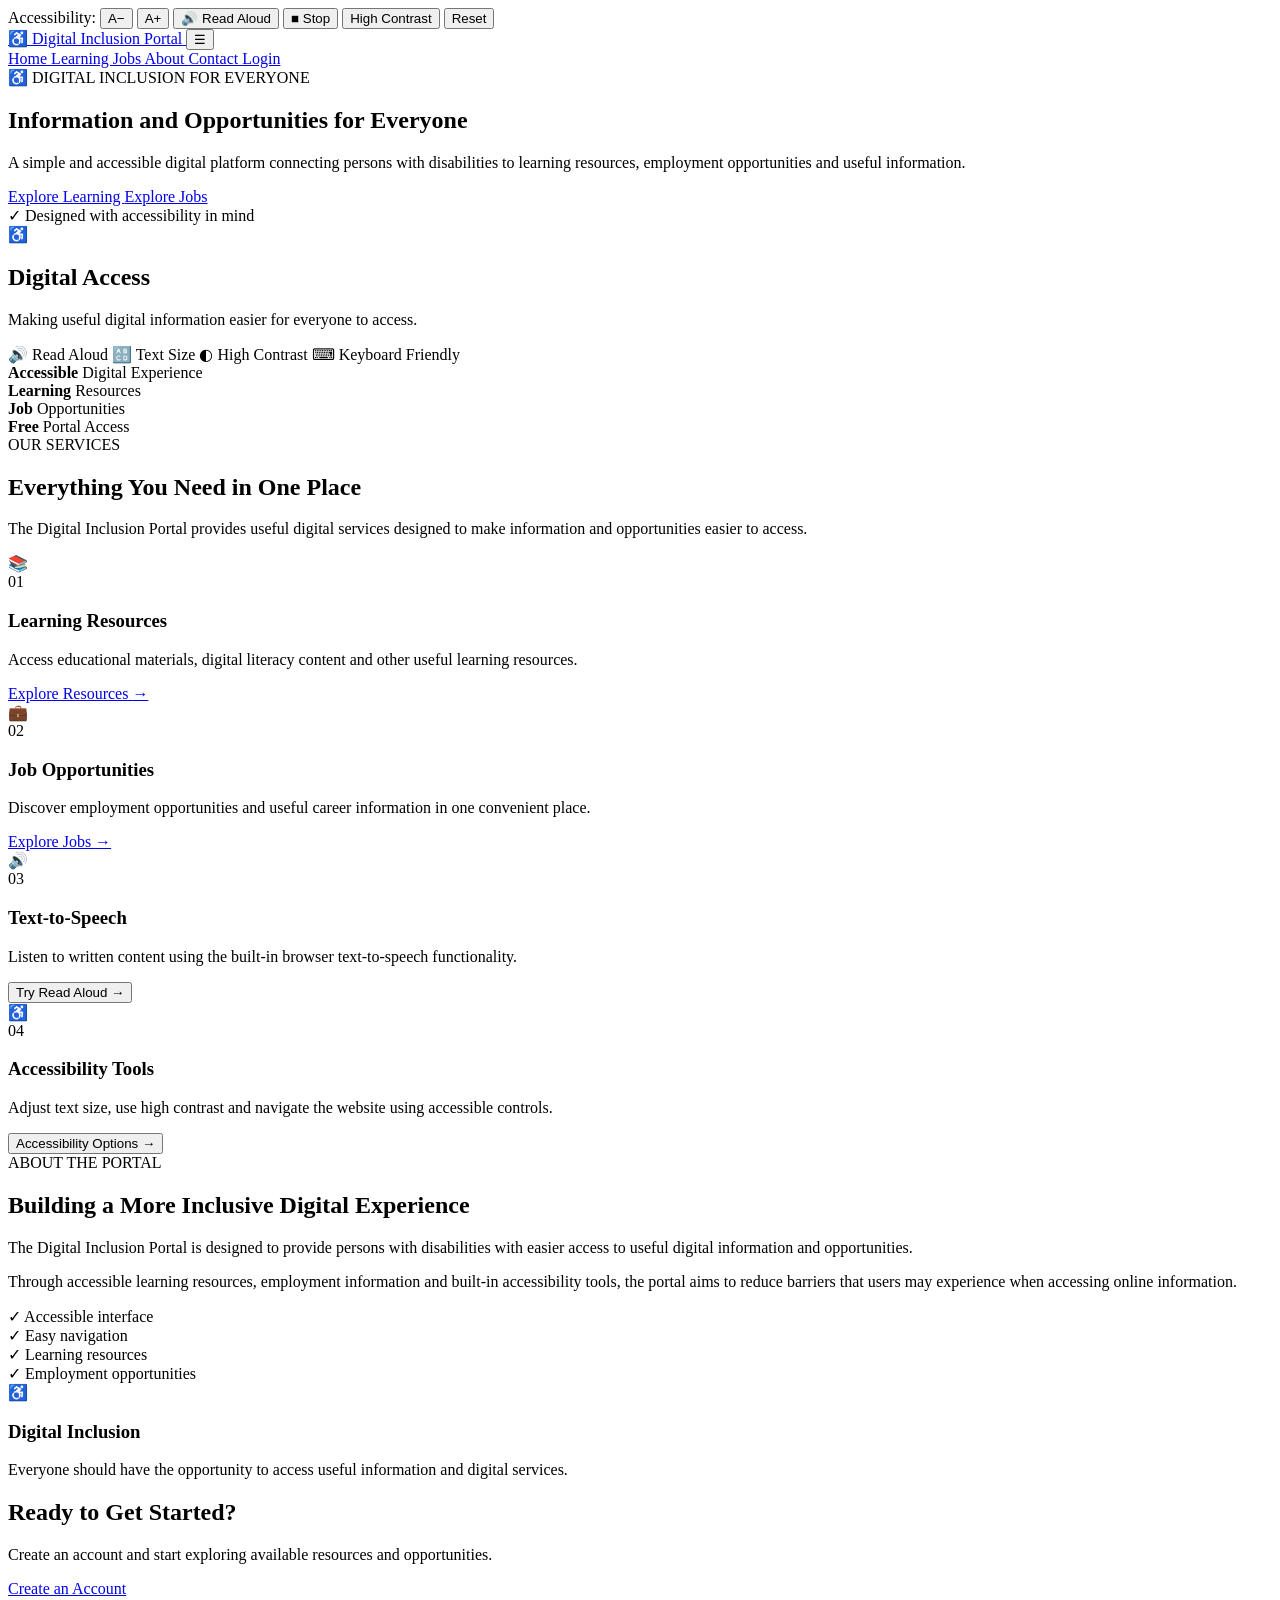
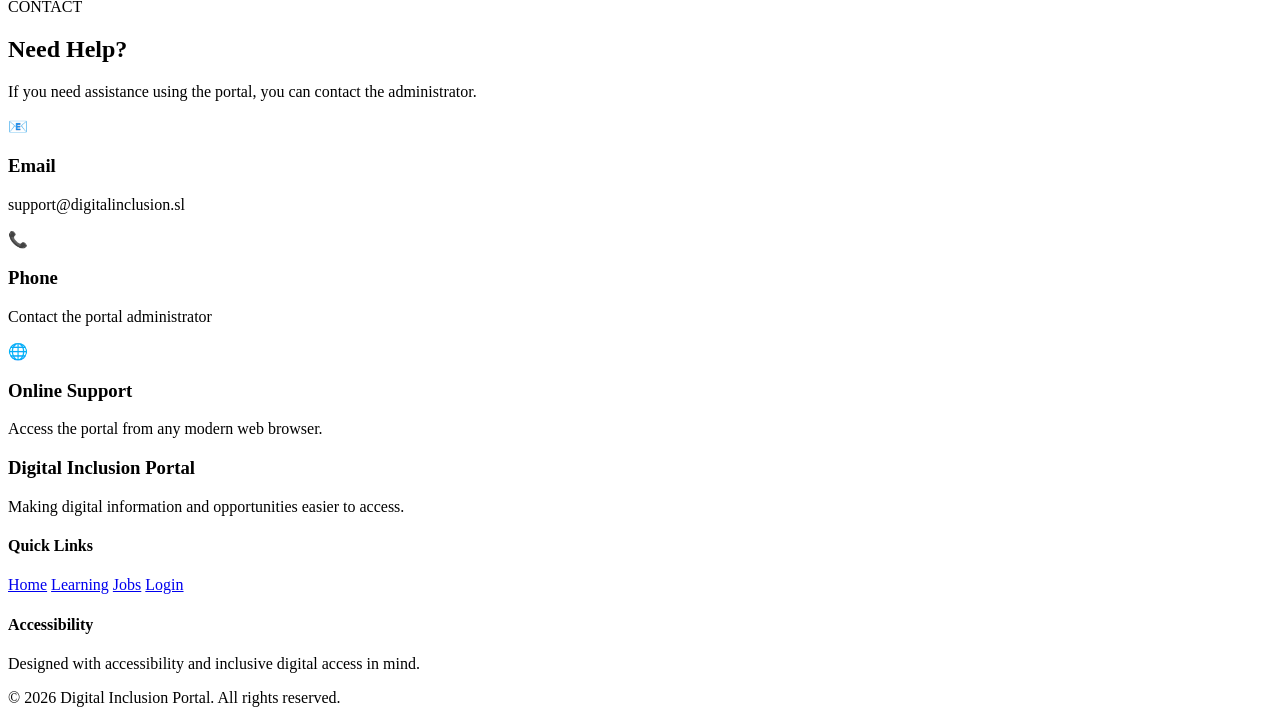
==== index.html @ b3f415a0 "first commit" ====
<!DOCTYPE html>
<html lang="en">

<head>
    <meta charset="UTF-8">

    <meta name="viewport" content="width=device-width, initial-scale=1.0">

    <meta name="description"
        content="Digital Inclusion Portal providing accessible learning resources, job opportunities and digital information.">

    <title>Digital Inclusion Portal</title>

    <link rel="stylesheet" href="css/style.css">
    <link rel="stylesheet" href="css/accessibility.css">
</head>

<body>

    <!-- Accessibility Toolbar -->
    <div class="accessibility-bar">

        <div class="accessibility-container">

            <span class="accessibility-title">
                Accessibility:
            </span>

            <button type="button" id="decreaseFont" aria-label="Decrease text size">
                A−
            </button>

            <button type="button" id="increaseFont" aria-label="Increase text size">
                A+
            </button>

            <button type="button" id="readAloud" aria-label="Read page aloud">
                🔊 Read Aloud
            </button>

            <button type="button" id="stopReading" aria-label="Stop reading">
                ■ Stop
            </button>

            <button type="button" id="highContrast" aria-label="Enable high contrast mode">
                High Contrast
            </button>

            <button type="button" id="resetAccessibility">
                Reset
            </button>

        </div>

    </div>


    <!-- Navigation -->
    <header class="main-header">

        <nav class="navbar" aria-label="Main navigation">

            <a href="index.html" class="logo" aria-label="Digital Inclusion Portal Home">
                <span class="logo-icon">♿</span>
                <span>Digital Inclusion Portal</span>
            </a>


            <button class="menu-toggle" id="menuToggle" type="button" aria-label="Open navigation menu"
                aria-expanded="false" aria-controls="navLinks">
                ☰
            </button>


            <div class="nav-links" id="navLinks">

                <a href="index.html" class="active">
                    Home
                </a>

                <a href="resources.html">
                    Learning
                </a>

                <a href="jobs.html">
                    Jobs
                </a>

                <a href="#about">
                    About
                </a>

                <a href="#contact">
                    Contact
                </a>

                <a href="login.html" class="login-btn">
                    Login
                </a>

            </div>

        </nav>

    </header>


    <!-- Hero Section -->
    <main>

        <section class="hero">

            <div class="hero-content">

                <div class="hero-text">

                    <span class="hero-label">
                        ♿ DIGITAL INCLUSION FOR EVERYONE
                    </span>


                    <h1>
                        Information and
                        <span>Opportunities for Everyone</span>
                    </h1>


                    <p>
                        A simple and accessible digital platform connecting
                        persons with disabilities to learning resources,
                        employment opportunities and useful information.
                    </p>


                    <div class="hero-buttons">

                        <a href="resources.html" class="btn primary-btn">
                            Explore Learning
                        </a>


                        <a href="jobs.html" class="btn secondary-btn">
                            Explore Jobs
                        </a>

                    </div>


                    <div class="hero-accessibility-note">

                        <span>✓</span>

                        Designed with accessibility in mind

                    </div>

                </div>


                <div class="hero-visual">

                    <div class="accessibility-card">

                        <div class="accessibility-card-icon">
                            ♿
                        </div>

                        <h2>
                            Digital Access
                        </h2>

                        <p>
                            Making useful digital information easier
                            for everyone to access.
                        </p>


                        <div class="accessibility-features">

                            <span>🔊 Read Aloud</span>

                            <span>🔠 Text Size</span>

                            <span>◐ High Contrast</span>

                            <span>⌨ Keyboard Friendly</span>

                        </div>

                    </div>

                </div>

            </div>

        </section>

        <section class="stats">

            <div class="stats-container">

                <div class="stat-item">

                    <strong>Accessible</strong>

                    <span>Digital Experience</span>

                </div>


                <div class="stat-item">

                    <strong>Learning</strong>

                    <span>Resources</span>

                </div>


                <div class="stat-item">

                    <strong>Job</strong>

                    <span>Opportunities</span>

                </div>


                <div class="stat-item">

                    <strong>Free</strong>

                    <span>Portal Access</span>

                </div>

            </div>

        </section>


        <!-- Features -->
        <section class="features">

            <div class="section-heading">

                <span>
                    OUR SERVICES
                </span>

                <h2>
                    Everything You Need in One Place
                </h2>

                <p>
                    The Digital Inclusion Portal provides useful
                    digital services designed to make information
                    and opportunities easier to access.
                </p>

            </div>


            <div class="feature-grid">


                <article class="feature-card">

                    <div class="feature-icon">
                        📚
                    </div>

                    <span class="card-number">
                        01
                    </span>

                    <h3>
                        Learning Resources
                    </h3>

                    <p>
                        Access educational materials, digital literacy
                        content and other useful learning resources.
                    </p>

                    <a href="resources.html">
                        Explore Resources
                        <span>→</span>
                    </a>

                </article>


                <article class="feature-card">

                    <div class="feature-icon">
                        💼
                    </div>

                    <span class="card-number">
                        02
                    </span>

                    <h3>
                        Job Opportunities
                    </h3>

                    <p>
                        Discover employment opportunities and useful
                        career information in one convenient place.
                    </p>

                    <a href="jobs.html">
                        Explore Jobs
                        <span>→</span>
                    </a>

                </article>


                <article class="feature-card">

                    <div class="feature-icon">
                        🔊
                    </div>

                    <span class="card-number">
                        03
                    </span>

                    <h3>
                        Text-to-Speech
                    </h3>

                    <p>
                        Listen to written content using the built-in
                        browser text-to-speech functionality.
                    </p>

                    <button type="button" id="featureReadAloud">
                        Try Read Aloud
                        <span>→</span>
                    </button>

                </article>


                <article class="feature-card">

                    <div class="feature-icon">
                        ♿
                    </div>

                    <span class="card-number">
                        04
                    </span>

                    <h3>
                        Accessibility Tools
                    </h3>

                    <p>
                        Adjust text size, use high contrast and navigate
                        the website using accessible controls.
                    </p>

                    <button type="button" id="featureAccessibility">
                        Accessibility Options
                        <span>→</span>
                    </button>

                </article>


            </div>

        </section>

        <section class="about-section" id="about">

            <div class="about-container">

                <div class="about-content">

                    <span class="section-label">
                        ABOUT THE PORTAL
                    </span>

                    <h2>
                        Building a More Inclusive Digital Experience
                    </h2>

                    <p>
                        The Digital Inclusion Portal is designed to
                        provide persons with disabilities with easier
                        access to useful digital information and
                        opportunities.
                    </p>

                    <p>
                        Through accessible learning resources,
                        employment information and built-in accessibility
                        tools, the portal aims to reduce barriers that
                        users may experience when accessing online
                        information.
                    </p>


                    <div class="about-points">

                        <div>
                            <span>✓</span>
                            Accessible interface
                        </div>

                        <div>
                            <span>✓</span>
                            Easy navigation
                        </div>

                        <div>
                            <span>✓</span>
                            Learning resources
                        </div>

                        <div>
                            <span>✓</span>
                            Employment opportunities
                        </div>

                    </div>

                </div>


                <div class="about-panel">

                    <div class="about-panel-icon">
                        ♿
                    </div>

                    <h3>
                        Digital Inclusion
                    </h3>

                    <p>
                        Everyone should have the opportunity to access
                        useful information and digital services.
                    </p>

                </div>

            </div>

        </section>


        <!-- Call To Action -->
        <section class="cta">

            <div class="cta-content">

                <h2>
                    Ready to Get Started?
                </h2>

                <p>
                    Create an account and start exploring
                    available resources and opportunities.
                </p>

                <a href="register.html" class="btn primary-btn">
                    Create an Account
                </a>

            </div>

        </section>

        <section class="contact-section" id="contact">

    <div class="section-heading">

        <span>
            CONTACT
        </span>

        <h2>
            Need Help?
        </h2>

        <p>
            If you need assistance using the portal,
            you can contact the administrator.
        </p>

    </div>


    <div class="contact-grid">

        <div class="contact-card">

            <div>
                📧
            </div>

            <h3>
                Email
            </h3>

            <p>
                support@digitalinclusion.sl
            </p>

        </div>


        <div class="contact-card">

            <div>
                📞
            </div>

            <h3>
                Phone
            </h3>

            <p>
                Contact the portal administrator
            </p>

        </div>


        <div class="contact-card">

            <div>
                🌐
            </div>

            <h3>
                Online Support
            </h3>

            <p>
                Access the portal from any modern web browser.
            </p>

        </div>

    </div>

</section>

    </main>


    <!-- Footer -->
    <footer class="footer">

        <div class="footer-content">

            <div>
                <h3>
                    Digital Inclusion Portal
                </h3>

                <p>
                    Making digital information and opportunities
                    easier to access.
                </p>
            </div>


            <div>

                <h4>
                    Quick Links
                </h4>

                <a href="index.html">Home</a>
                <a href="resources.html">Learning</a>
                <a href="jobs.html">Jobs</a>
                <a href="login.html">Login</a>

            </div>


            <div>

                <h4>
                    Accessibility
                </h4>

                <p>
                    Designed with accessibility and
                    inclusive digital access in mind.
                </p>

            </div>

        </div>


        <div class="footer-bottom">

            <p>
                © 2026 Digital Inclusion Portal.
                All rights reserved.
            </p>

        </div>

    </footer>


    <script src="js/accessibility.js"></script>

</body>

</html>
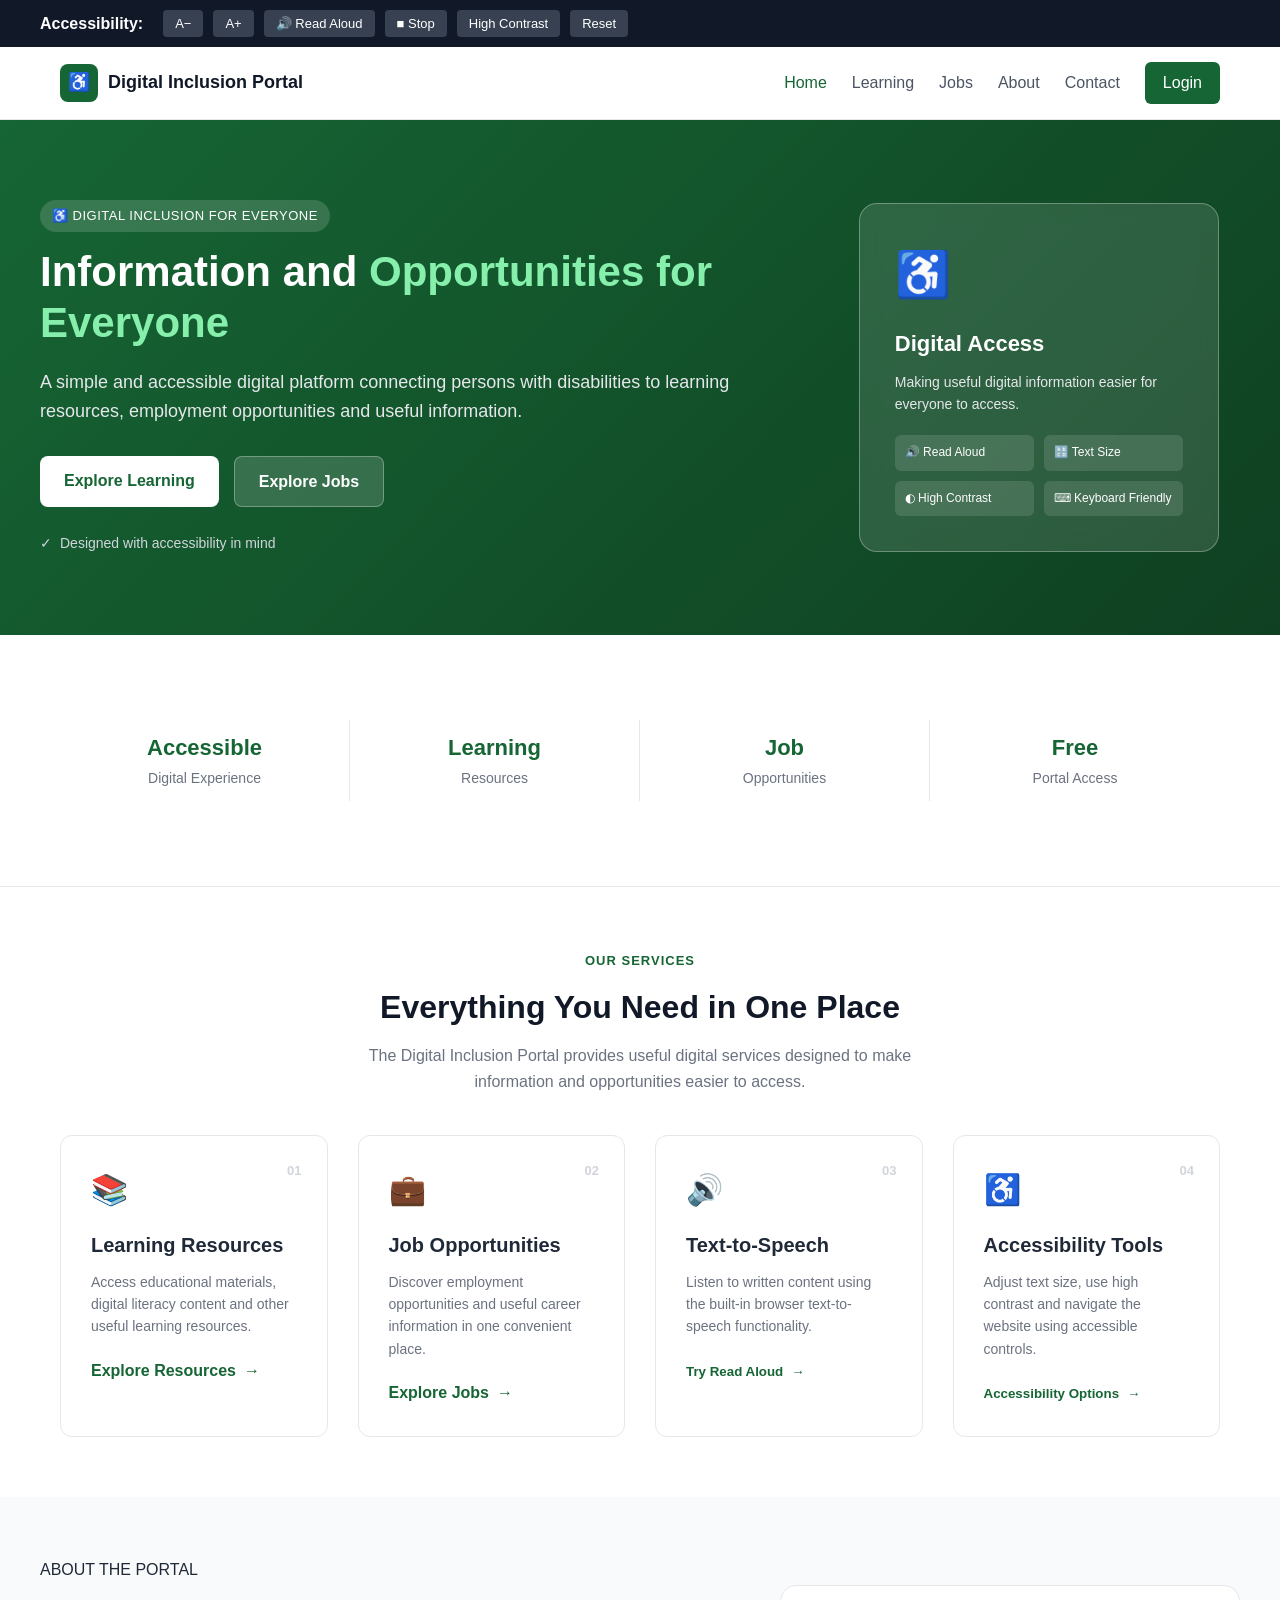
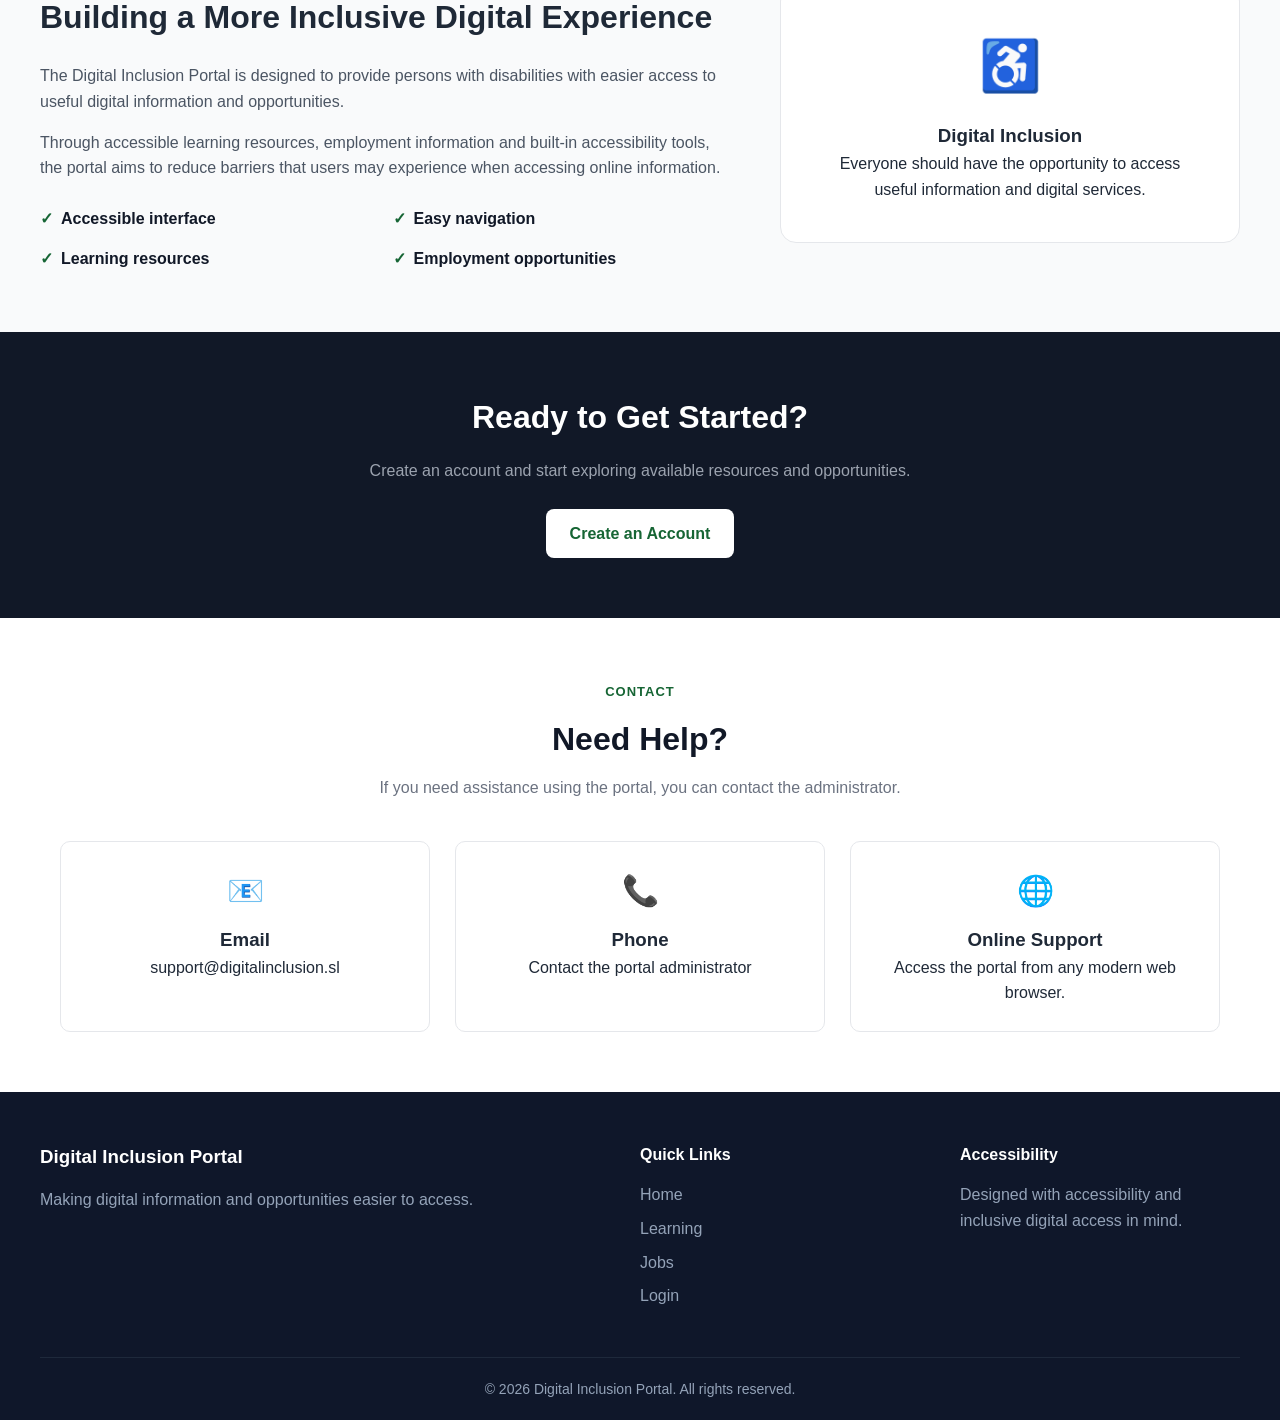
==== commit faec4973: "css-4" ====
--- a/index.html
+++ b/index.html
@@ -1,3 +1,5 @@
+<!-- index.html -->
+
 <!DOCTYPE html>
 <html lang="en">
 
@@ -11,8 +13,865 @@
 
     <title>Digital Inclusion Portal</title>
 
-    <link rel="stylesheet" href="css/style.css">
-    <link rel="stylesheet" href="css/accessibility.css">
+    <!-- <link rel="stylesheet" href="./css/style.css"> -->
+
+    <style>
+        * {
+    margin: 0;
+    padding: 0;
+    box-sizing: border-box;
+}
+
+html {
+    scroll-behavior: smooth;
+}
+
+body {
+    font-family: Arial, Helvetica, sans-serif;
+    line-height: 1.6;
+    color: #1f2937;
+    background: #ffffff;
+}
+
+a {
+    text-decoration: none;
+    color: inherit;
+}
+
+button {
+    font-family: inherit;
+    cursor: pointer;
+    border: none;
+    background: none;
+}
+
+section {
+    padding: 60px 20px;
+}
+
+
+/* ================================
+   ACCESSIBILITY BAR & SKIP LINK
+================================ */
+
+.skip-link {
+    position: fixed;
+    top: -100px;
+    left: 20px;
+    background: #111827;
+    color: #ffffff;
+    padding: 12px 18px;
+    border-radius: 5px;
+    z-index: 9999;
+    font-weight: bold;
+}
+
+.skip-link:focus {
+    top: 20px;
+}
+
+.accessibility-bar {
+    background: #111827;
+    color: #ffffff;
+    padding: 10px 20px;
+}
+
+.accessibility-container {
+    max-width: 1200px;
+    margin: 0 auto;
+    display: flex;
+    flex-wrap: wrap;
+    align-items: center;
+    gap: 10px;
+}
+
+.accessibility-title {
+    font-weight: bold;
+    margin-right: 10px;
+}
+
+.accessibility-container button {
+    background: #374151;
+    color: #ffffff;
+    padding: 6px 12px;
+    border-radius: 4px;
+    font-size: 13px;
+    transition: background 0.2s;
+}
+
+.accessibility-container button:hover {
+    background: #4b5563;
+}
+
+
+/* ================================
+   HEADER & NAVIGATION
+================================ */
+
+.main-header {
+    background: #ffffff;
+    border-bottom: 1px solid #e5e7eb;
+    position: sticky;
+    top: 0;
+    z-index: 1000;
+}
+
+.navbar {
+    max-width: 1200px;
+    margin: 0 auto;
+    padding: 15px 20px;
+    display: flex;
+    justify-content: space-between;
+    align-items: center;
+    position: relative;
+}
+
+.logo {
+    display: flex;
+    align-items: center;
+    gap: 10px;
+    font-weight: bold;
+    font-size: 18px;
+    color: #111827;
+}
+
+.logo-icon {
+    width: 38px;
+    height: 38px;
+    display: flex;
+    align-items: center;
+    justify-content: center;
+    background: #166534;
+    color: #ffffff;
+    border-radius: 8px;
+}
+
+.menu-toggle {
+    display: none;
+    font-size: 26px;
+    color: #111827;
+}
+
+.nav-links {
+    display: flex;
+    align-items: center;
+    gap: 25px;
+}
+
+.nav-links a {
+    font-weight: 500;
+    color: #4b5563;
+    transition: color 0.2s;
+}
+
+.nav-links a:hover,
+.nav-links a.active {
+    color: #166534;
+}
+
+.login-btn {
+    background: #166534;
+    color: #ffffff !important;
+    padding: 8px 18px;
+    border-radius: 6px;
+}
+
+.login-btn:hover {
+    background: #14532d;
+}
+
+
+/* ================================
+   HERO SECTION
+================================ */
+
+.hero {
+    background: linear-gradient(135deg, #166534, #0f4021);
+    color: #ffffff;
+    padding: 80px 20px;
+}
+
+.hero-content {
+    max-width: 1200px;
+    margin: 0 auto;
+    display: grid;
+    grid-template-columns: 1.3fr 0.7fr;
+    gap: 50px;
+    align-items: center;
+}
+
+.hero-text {
+    max-width: 760px;
+}
+
+.hero-label {
+    display: inline-block;
+    background: rgba(255, 255, 255, 0.15);
+    padding: 6px 12px;
+    border-radius: 20px;
+    font-size: 13px;
+    letter-spacing: 0.5px;
+    margin-bottom: 15px;
+}
+
+.hero-text h1 {
+    font-size: 42px;
+    line-height: 1.2;
+    margin-bottom: 20px;
+}
+
+.hero-text h1 span {
+    color: #86efac;
+}
+
+.hero-text p {
+    font-size: 18px;
+    color: #e5e7eb;
+    margin-bottom: 30px;
+}
+
+.hero-buttons {
+    display: flex;
+    gap: 15px;
+    flex-wrap: wrap;
+}
+
+.btn {
+    display: inline-block;
+    padding: 12px 24px;
+    border-radius: 8px;
+    font-weight: bold;
+    transition: background 0.2s, transform 0.2s;
+}
+
+.btn:hover {
+    transform: translateY(-2px);
+}
+
+.primary-btn {
+    background: #ffffff;
+    color: #166534;
+}
+
+.primary-btn:hover {
+    background: #f3f4f6;
+}
+
+.secondary-btn {
+    background: rgba(255, 255, 255, 0.15);
+    color: #ffffff;
+    border: 1px solid rgba(255, 255, 255, 0.3);
+}
+
+.secondary-btn:hover {
+    background: rgba(255, 255, 255, 0.25);
+}
+
+.hero-accessibility-note {
+    margin-top: 25px;
+    display: flex;
+    align-items: center;
+    gap: 8px;
+    font-size: 14px;
+    color: #d1d5db;
+}
+
+.hero-visual {
+    display: flex;
+    justify-content: center;
+}
+
+.accessibility-card {
+    width: 100%;
+    max-width: 360px;
+    padding: 35px;
+    background: rgba(255, 255, 255, 0.12);
+    border: 1px solid rgba(255, 255, 255, 0.3);
+    border-radius: 18px;
+    backdrop-filter: blur(10px);
+}
+
+.accessibility-card-icon {
+    font-size: 45px;
+    margin-bottom: 15px;
+}
+
+.accessibility-card h2 {
+    margin-bottom: 10px;
+    font-size: 22px;
+}
+
+.accessibility-card p {
+    margin-bottom: 20px;
+    font-size: 14px;
+    color: #e5e7eb;
+}
+
+.accessibility-features {
+    display: grid;
+    grid-template-columns: 1fr 1fr;
+    gap: 10px;
+}
+
+.accessibility-features span {
+    padding: 8px 10px;
+    background: rgba(255, 255, 255, 0.12);
+    border-radius: 6px;
+    font-size: 12px;
+}
+
+
+/* ================================
+   STATS SECTION
+================================ */
+
+.stats {
+    background: #ffffff;
+    border-bottom: 1px solid #e5e7eb;
+}
+
+.stats-container {
+    max-width: 1200px;
+    margin: auto;
+    padding: 25px 20px;
+    display: grid;
+    grid-template-columns: repeat(4, 1fr);
+}
+
+.stat-item {
+    text-align: center;
+    padding: 10px;
+    border-right: 1px solid #e5e7eb;
+}
+
+.stat-item:last-child {
+    border-right: none;
+}
+
+.stat-item strong {
+    display: block;
+    color: #166534;
+    font-size: 22px;
+}
+
+.stat-item span {
+    color: #6b7280;
+    font-size: 14px;
+}
+
+
+/* ================================
+   FEATURES SECTION
+================================ */
+
+.features {
+    max-width: 1200px;
+    margin: 0 auto;
+}
+
+.section-heading {
+    text-align: center;
+    max-width: 600px;
+    margin: 0 auto 40px auto;
+}
+
+.section-heading span {
+    color: #166534;
+    font-size: 13px;
+    font-weight: bold;
+    letter-spacing: 1px;
+}
+
+.section-heading h2 {
+    font-size: 32px;
+    margin: 10px 0;
+    color: #111827;
+}
+
+.section-heading p {
+    color: #6b7280;
+}
+
+.feature-grid {
+    display: grid;
+    grid-template-columns: repeat(auto-fit, minmax(250px, 1fr));
+    gap: 30px;
+}
+
+.feature-card {
+    position: relative;
+    background: #ffffff;
+    border: 1px solid #e5e7eb;
+    border-radius: 12px;
+    padding: 30px;
+    transition: transform 0.2s ease, box-shadow 0.2s ease;
+}
+
+.feature-card:hover {
+    transform: translateY(-6px);
+    box-shadow: 0 15px 35px rgba(0, 0, 0, 0.08);
+}
+
+.feature-icon {
+    font-size: 30px;
+    margin-bottom: 15px;
+}
+
+.card-number {
+    position: absolute;
+    top: 25px;
+    right: 25px;
+    color: #d1d5db;
+    font-size: 13px;
+    font-weight: bold;
+}
+
+.feature-card h3 {
+    margin-bottom: 10px;
+    font-size: 20px;
+}
+
+.feature-card p {
+    color: #6b7280;
+    font-size: 14px;
+    margin-bottom: 20px;
+}
+
+.feature-card a,
+.feature-card button {
+    display: inline-flex;
+    align-items: center;
+    gap: 8px;
+    color: #166534;
+    font-weight: bold;
+}
+
+.feature-card a span,
+.feature-card button span {
+    transition: transform 0.2s ease;
+}
+
+.feature-card a:hover span,
+.feature-card button:hover span {
+    transform: translateX(4px);
+}
+
+
+/* ================================
+   ABOUT SECTION
+================================ */
+
+.about-section {
+    background: #f9fafb;
+}
+
+.about-container {
+    max-width: 1200px;
+    margin: 0 auto;
+    display: grid;
+    grid-template-columns: 1.2fr 0.8fr;
+    gap: 50px;
+    align-items: center;
+}
+
+.about-content h2 {
+    font-size: 32px;
+    margin: 10px 0 20px 0;
+}
+
+.about-content p {
+    color: #4b5563;
+    margin-bottom: 15px;
+}
+
+.about-points {
+    display: grid;
+    grid-template-columns: 1fr 1fr;
+    gap: 15px;
+    margin-top: 25px;
+}
+
+.about-points div {
+    display: flex;
+    align-items: center;
+    gap: 8px;
+    font-weight: bold;
+    color: #111827;
+}
+
+.about-points span {
+    color: #166534;
+}
+
+.about-panel {
+    background: #ffffff;
+    border: 1px solid #e5e7eb;
+    border-radius: 16px;
+    padding: 40px;
+    text-align: center;
+}
+
+.about-panel-icon {
+    font-size: 50px;
+    margin-bottom: 15px;
+}
+
+
+/* ================================
+   CALL TO ACTION & CONTACT
+================================ */
+
+.cta {
+    background: #111827;
+    color: #ffffff;
+    text-align: center;
+}
+
+.cta-content {
+    max-width: 600px;
+    margin: 0 auto;
+}
+
+.cta-content h2 {
+    font-size: 32px;
+    margin-bottom: 15px;
+}
+
+.cta-content p {
+    color: #9ca3af;
+    margin-bottom: 25px;
+}
+
+.contact-section {
+    max-width: 1200px;
+    margin: 0 auto;
+}
+
+.contact-grid {
+    display: grid;
+    grid-template-columns: repeat(auto-fit, minmax(250px, 1fr));
+    gap: 25px;
+}
+
+.contact-card {
+    background: #ffffff;
+    border: 1px solid #e5e7eb;
+    padding: 25px;
+    border-radius: 10px;
+    text-align: center;
+}
+
+.contact-card div {
+    font-size: 30px;
+    margin-bottom: 10px;
+}
+
+
+/* ================================
+   FOOTER
+================================ */
+
+.footer {
+    background: #0f172a;
+    color: #94a3b8;
+    padding: 50px 20px 20px 20px;
+}
+
+.footer-content {
+    max-width: 1200px;
+    margin: 0 auto;
+    display: grid;
+    grid-template-columns: 2fr 1fr 1fr;
+    gap: 40px;
+    margin-bottom: 40px;
+}
+
+.footer-content h3,
+.footer-content h4 {
+    color: #ffffff;
+    margin-bottom: 15px;
+}
+
+.footer-content a {
+    display: block;
+    margin-bottom: 8px;
+}
+
+.footer-content a:hover {
+    color: #ffffff;
+}
+
+.footer-bottom {
+    max-width: 1200px;
+    margin: 0 auto;
+    padding-top: 20px;
+    border-top: 1px solid #1e293b;
+    text-align: center;
+    font-size: 14px;
+}
+
+
+/* ================================
+   RESPONSIVE MEDIA QUERIES
+================================ */
+
+/* Tablet Screens (1024px and below) */
+
+@media (max-width: 1024px) {
+
+    .hero-content,
+    .about-container {
+        grid-template-columns: 1fr;
+        gap: 40px;
+    }
+
+    .hero-text {
+        max-width: 100%;
+        text-align: center;
+    }
+
+    .hero-buttons,
+    .hero-accessibility-note {
+        justify-content: center;
+    }
+
+    .footer-content {
+        grid-template-columns: 1fr 1fr;
+    }
+}
+
+
+/* Mobile Screens (768px and below) */
+
+@media (max-width: 768px) {
+
+    .menu-toggle {
+        display: block;
+    }
+
+    .nav-links {
+        display: none;
+        position: absolute;
+        top: 100%;
+        left: 0;
+        width: 100%;
+        background: #ffffff;
+        flex-direction: column;
+        align-items: stretch;
+        padding: 20px;
+        box-shadow: 0 10px 15px rgba(0, 0, 0, 0.1);
+        gap: 15px;
+    }
+
+    .nav-links.active {
+        display: flex;
+    }
+
+    .nav-links a {
+        padding: 10px 0;
+        border-bottom: 1px solid #f3f4f6;
+    }
+
+    .login-btn {
+        text-align: center;
+    }
+
+    .hero-text h1 {
+        font-size: 32px;
+    }
+
+    .stats-container {
+        grid-template-columns: 1fr 1fr;
+        gap: 20px;
+    }
+
+    .stat-item {
+        border-right: none;
+        border-bottom: 1px solid #e5e7eb;
+        padding-bottom: 15px;
+    }
+
+    .stat-item:nth-child(3),
+    .stat-item:last-child {
+        border-bottom: none;
+    }
+
+    .about-points {
+        grid-template-columns: 1fr;
+    }
+
+    .footer-content {
+        grid-template-columns: 1fr;
+    }
+}
+
+
+/* Small Mobile Screens (480px and below) */
+
+@media (max-width: 480px) {
+
+    .stats-container {
+        grid-template-columns: 1fr;
+    }
+
+    .stat-item {
+        border-bottom: 1px solid #e5e7eb;
+    }
+
+    .stat-item:last-child {
+        border-bottom: none;
+    }
+
+    .accessibility-features {
+        grid-template-columns: 1fr;
+    }
+}
+
+
+/* ================================
+   ACCESSIBILITY & HIGH CONTRAST MODE
+================================ */
+
+/* High Contrast Global Overrides */
+
+body.high-contrast {
+    background-color: #000000 !important;
+    color: #ffffff !important;
+}
+
+body.high-contrast .accessibility-bar {
+    background-color: #000000 !important;
+    border-bottom: 2px solid #ffffff !important;
+}
+
+body.high-contrast .accessibility-bar button {
+    background-color: #000000 !important;
+    color: #ffffff !important;
+    border: 2px solid #ffffff !important;
+}
+
+body.high-contrast .accessibility-bar button:hover {
+    background-color: #ffffff !important;
+    color: #000000 !important;
+}
+
+body.high-contrast .main-header,
+body.high-contrast .hero,
+body.high-contrast .feature-card,
+body.high-contrast .cta,
+body.high-contrast .footer {
+    background: #000000 !important;
+    color: #ffffff !important;
+    border-color: #ffffff !important;
+}
+
+body.high-contrast .stats,
+body.high-contrast .about-section,
+body.high-contrast .contact-section,
+body.high-contrast .about-panel,
+body.high-contrast .contact-card {
+    background: #000000 !important;
+    color: #ffffff !important;
+    border-color: #ffffff !important;
+}
+
+body.high-contrast .hero h1,
+body.high-contrast .hero p,
+body.high-contrast .section-heading h2,
+body.high-contrast .section-heading p,
+body.high-contrast .feature-card h3,
+body.high-contrast .feature-card p,
+body.high-contrast .cta h2,
+body.high-contrast .cta p,
+body.high-contrast .footer p,
+body.high-contrast .about-content h2,
+body.high-contrast .about-content p,
+body.high-contrast .about-points div,
+body.high-contrast .about-panel h3,
+body.high-contrast .about-panel p,
+body.high-contrast .contact-card h3,
+body.high-contrast .contact-card p,
+body.high-contrast .stat-item span {
+    color: #ffffff !important;
+}
+
+body.high-contrast .feature-card {
+    border: 2px solid #ffffff !important;
+}
+
+body.high-contrast .stat-item {
+    border-color: #ffffff !important;
+}
+
+body.high-contrast a,
+body.high-contrast .card-link,
+body.high-contrast .logo {
+    color: #ffff00 !important;
+}
+
+body.high-contrast .logo-icon {
+    background: #000000 !important;
+    color: #ffff00 !important;
+    border: 2px solid #ffff00;
+}
+
+body.high-contrast .btn,
+body.high-contrast .btn-primary,
+body.high-contrast .btn-secondary,
+body.high-contrast .btn-outline,
+body.high-contrast .primary-btn,
+body.high-contrast .secondary-btn {
+    background-color: #000000 !important;
+    color: #ffff00 !important;
+    border: 2px solid #ffff00 !important;
+}
+
+body.high-contrast .btn:hover,
+body.high-contrast .btn-primary:hover,
+body.high-contrast .btn-secondary:hover,
+body.high-contrast .btn-outline:hover,
+body.high-contrast .primary-btn:hover,
+body.high-contrast .secondary-btn:hover {
+    background-color: #ffff00 !important;
+    color: #000000 !important;
+}
+
+body.high-contrast .accessibility-card {
+    background: #000000 !important;
+    border: 2px solid #ffffff !important;
+}
+
+body.high-contrast .accessibility-card p,
+body.high-contrast .hero-accessibility-note {
+    color: #ffffff !important;
+}
+
+body.high-contrast .accessibility-features span {
+    background: #000000 !important;
+    color: #ffffff !important;
+    border: 1px solid #ffffff !important;
+}
+
+body.high-contrast .card-number {
+    color: #ffffff !important;
+}
+
+
+/* ================================
+   KEYBOARD FOCUS
+================================ */
+
+:focus-visible {
+    outline: 3px solid #166534 !important;
+    outline-offset: 3px !important;
+}
+
+body.high-contrast :focus-visible {
+    outline: 3px solid #ffff00 !important;
+    outline-offset: 3px !important;
+}
+    </style>
+    <link rel="stylesheet" href="./css/accessibility.css">
 </head>
 
 <body>
